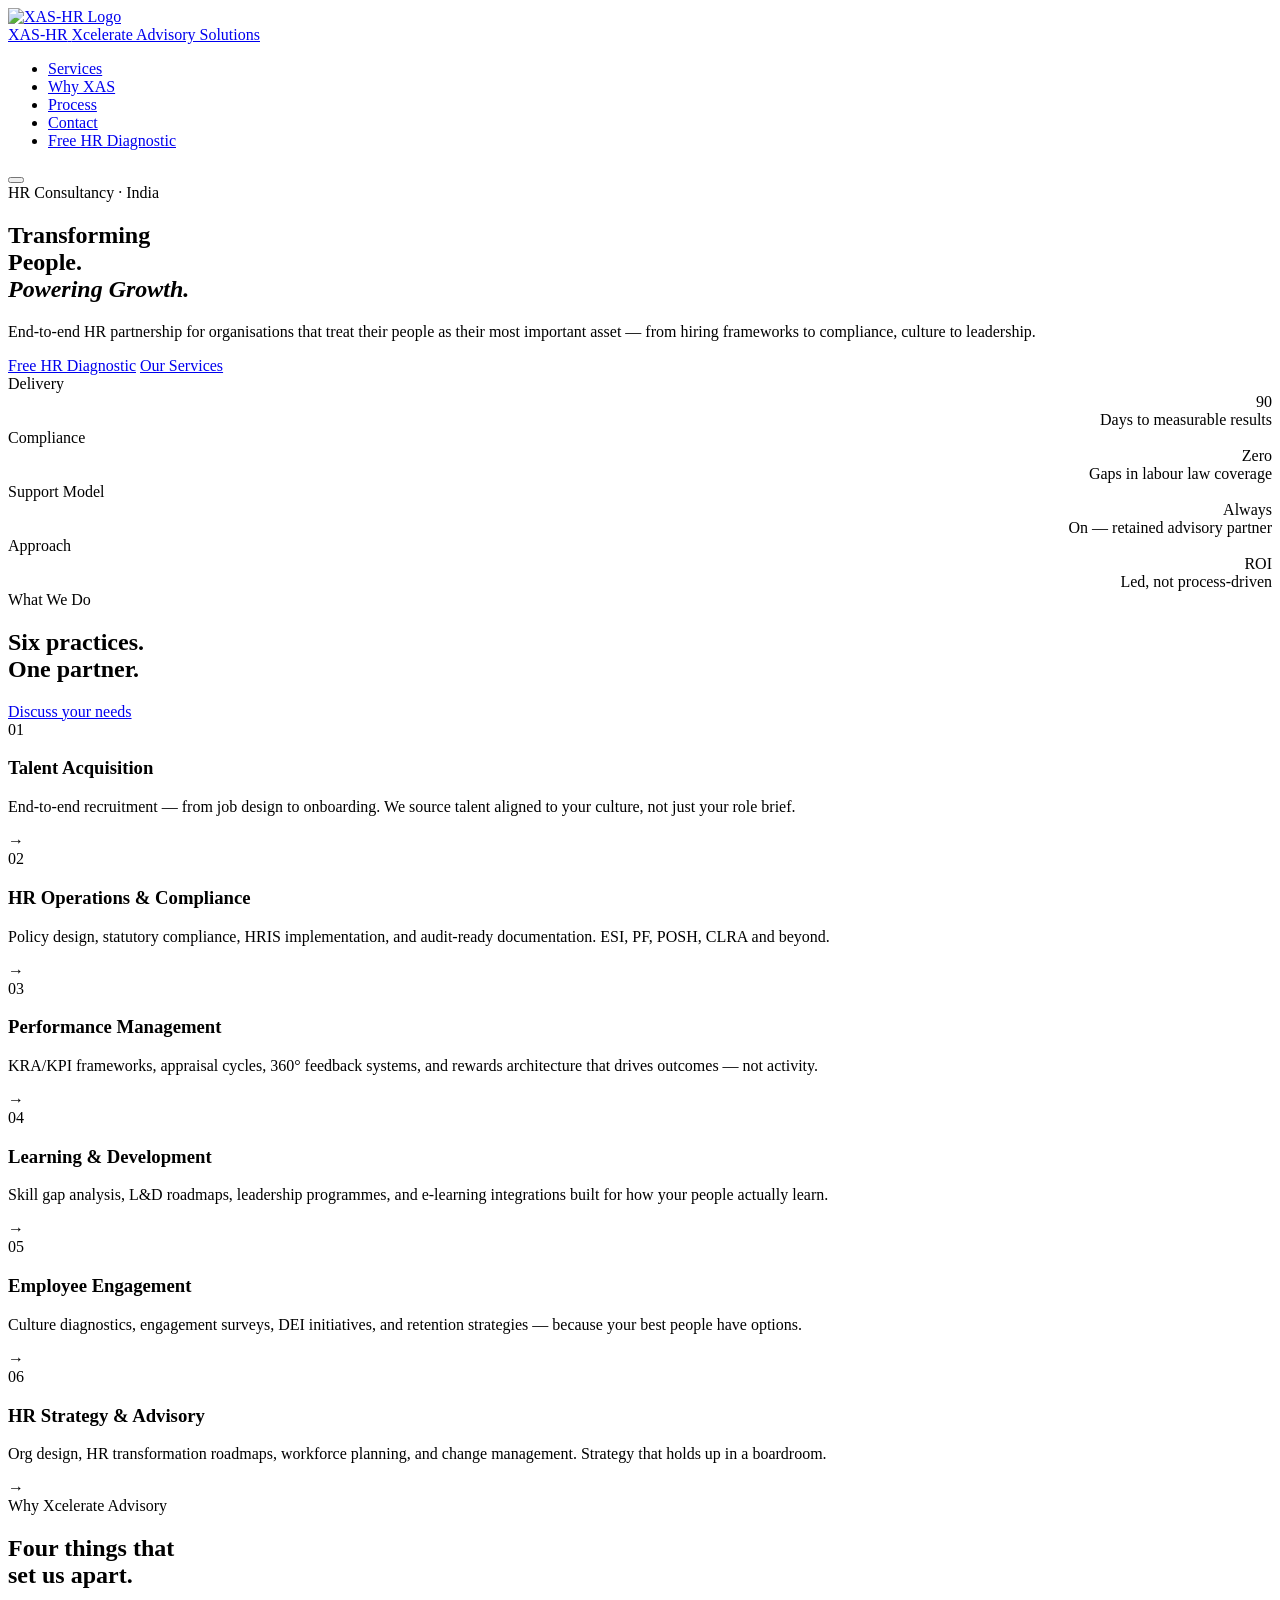
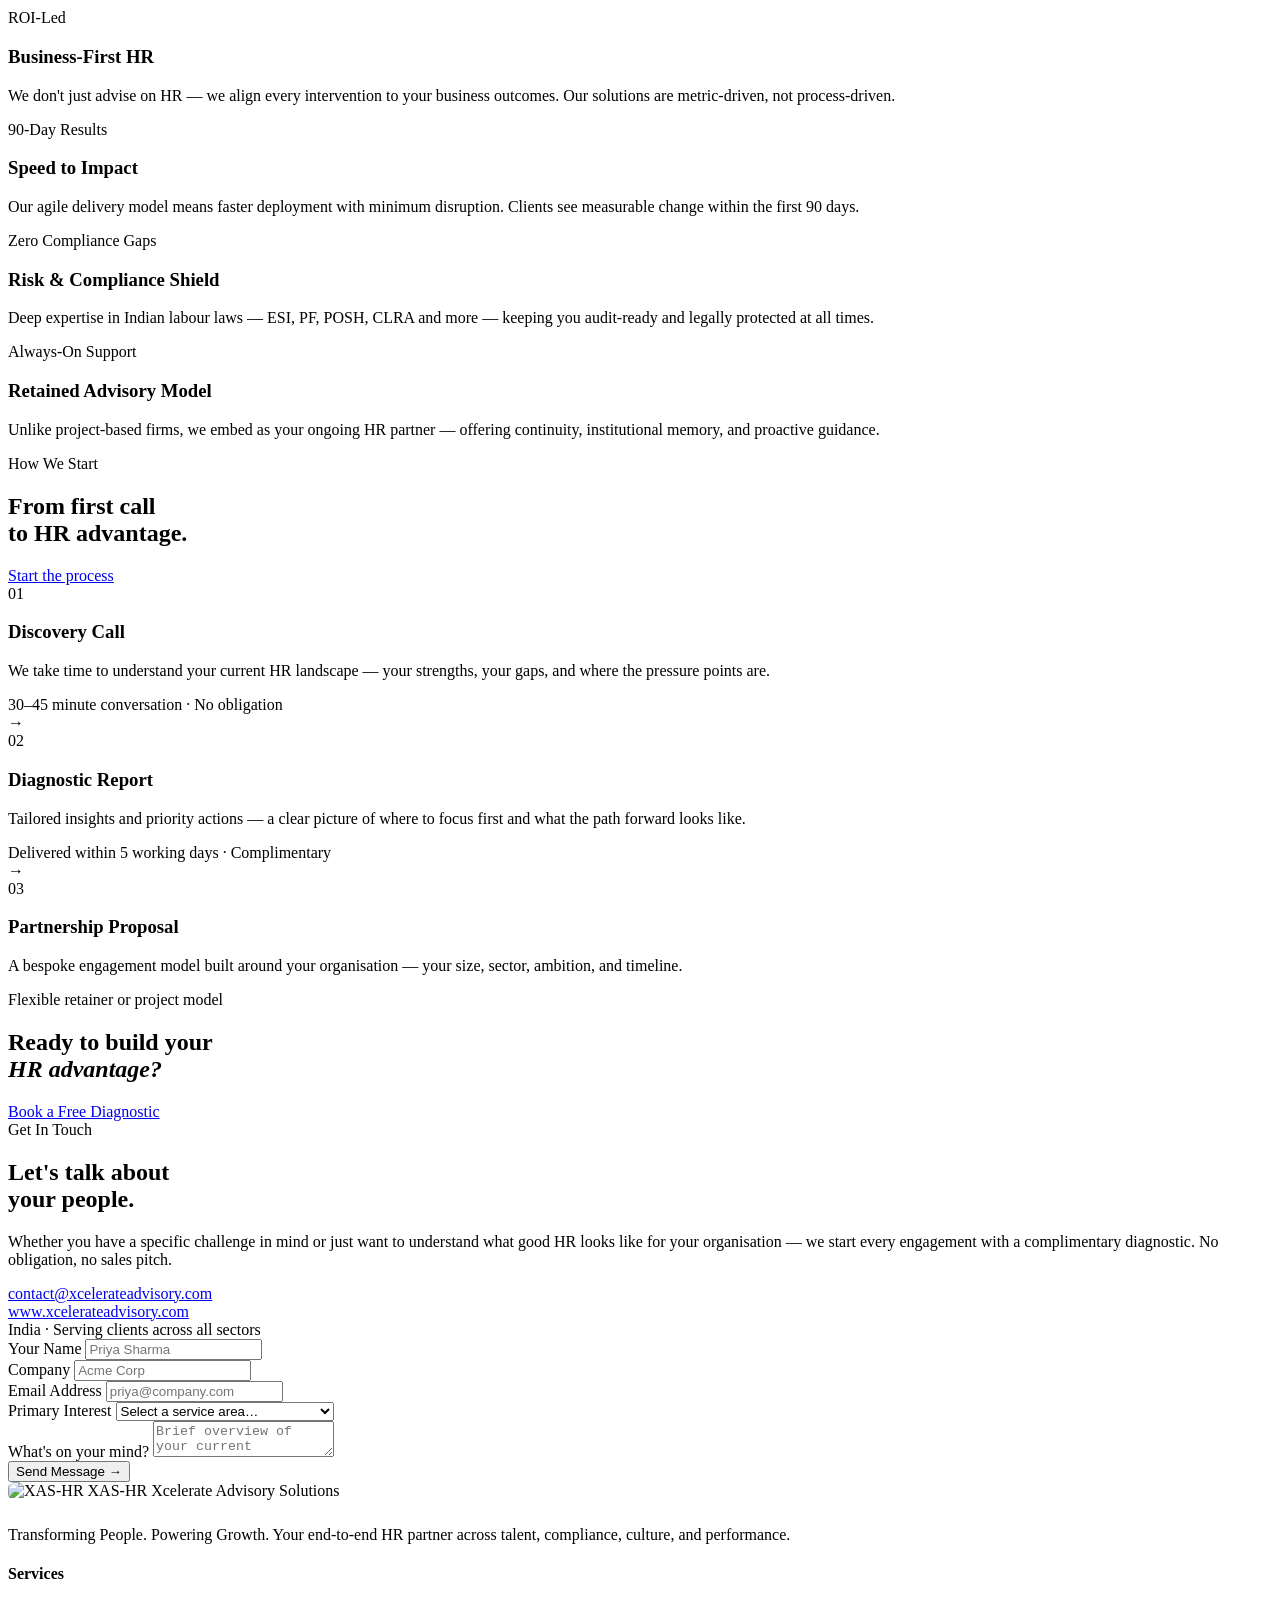
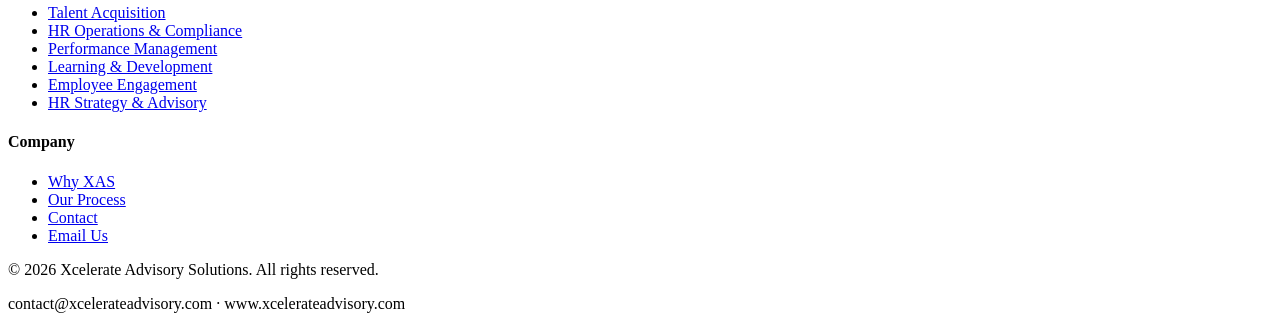
==== index.html @ afb24783 "Initial code" ====
<!DOCTYPE html>
<html lang="en">
<head>
<meta charset="UTF-8" />
<meta name="viewport" content="width=device-width, initial-scale=1.0" />
<title>Xcelerate Advisory Solutions — HR Consultancy</title>
<meta name="description" content="End-to-end HR consultancy across talent, compliance, culture and performance. Transforming People. Powering Growth." />
<link rel="preconnect" href="https://fonts.googleapis.com">
<link rel="preconnect" href="https://fonts.gstatic.com" crossorigin>
<link href="https://fonts.googleapis.com/css2?family=Playfair+Display:ital,wght@0,700;0,900;1,400&family=Inter:wght@300;400;500;600;700&display=swap" rel="stylesheet">
<link rel="stylesheet" href="css/style.css" />
</head>
<body>

<!-- NAV -->
<nav>
  <a href="#" class="nav-logo">
    <img src="images/logo.jpg" alt="XAS-HR Logo" />
    <div>
      <span class="logo-name">XAS-HR</span>
      <span class="logo-sub">Xcelerate Advisory Solutions</span>
    </div>
  </a>
  <ul class="nav-links">
    <li><a href="#services">Services</a></li>
    <li><a href="#why">Why XAS</a></li>
    <li><a href="#process">Process</a></li>
    <li><a href="#contact">Contact</a></li>
    <li><a href="#contact" class="nav-cta">Free HR Diagnostic</a></li>
  </ul>
  <button class="hamburger" aria-label="Menu">
    <span></span><span></span><span></span>
  </button>
</nav>

<!-- HERO -->
<section style="padding:0; background:var(--canvas);">
  <div class="hero">
    <div class="hero-left">
      <div class="hero-eyebrow">HR Consultancy · India</div>
      <h1 class="hero-headline">
        Transforming<br/>People.<br/><em>Powering Growth.</em>
      </h1>
      <p class="hero-sub">
        End-to-end HR partnership for organisations that treat their people as their most important asset — from hiring frameworks to compliance, culture to leadership.
      </p>
      <div class="hero-actions">
        <a href="#contact" class="btn-primary">Free HR Diagnostic</a>
        <a href="#services" class="btn-ghost">Our Services</a>
      </div>
    </div>
    <div class="hero-right">
      <div class="hero-stat-row">
        <span class="stat-label">Delivery</span>
        <div style="text-align:right">
          <div class="stat-value">90</div>
          <div class="stat-note">Days to measurable results</div>
        </div>
      </div>
      <div class="hero-stat-row">
        <span class="stat-label">Compliance</span>
        <div style="text-align:right">
          <div class="stat-value">Zero</div>
          <div class="stat-note">Gaps in labour law coverage</div>
        </div>
      </div>
      <div class="hero-stat-row">
        <span class="stat-label">Support Model</span>
        <div style="text-align:right">
          <div class="stat-value">Always</div>
          <div class="stat-note">On — retained advisory partner</div>
        </div>
      </div>
      <div class="hero-stat-row">
        <span class="stat-label">Approach</span>
        <div style="text-align:right">
          <div class="stat-value">ROI</div>
          <div class="stat-note">Led, not process-driven</div>
        </div>
      </div>
    </div>
  </div>
</section>

<!-- SERVICES -->
<section id="services">
  <div class="section-inner">
    <div class="section-header">
      <div>
        <div class="section-eyebrow">What We Do</div>
        <h2 class="section-title">Six practices.<br/>One partner.</h2>
      </div>
      <a href="#contact" class="btn-ghost">Discuss your needs</a>
    </div>
    <div class="services-grid">
      <div class="service-card">
        <div class="service-index">01</div>
        <h3 class="service-title">Talent Acquisition</h3>
        <p class="service-desc">End-to-end recruitment — from job design to onboarding. We source talent aligned to your culture, not just your role brief.</p>
        <div class="service-corner">→</div>
      </div>
      <div class="service-card">
        <div class="service-index">02</div>
        <h3 class="service-title">HR Operations & Compliance</h3>
        <p class="service-desc">Policy design, statutory compliance, HRIS implementation, and audit-ready documentation. ESI, PF, POSH, CLRA and beyond.</p>
        <div class="service-corner">→</div>
      </div>
      <div class="service-card">
        <div class="service-index">03</div>
        <h3 class="service-title">Performance Management</h3>
        <p class="service-desc">KRA/KPI frameworks, appraisal cycles, 360° feedback systems, and rewards architecture that drives outcomes — not activity.</p>
        <div class="service-corner">→</div>
      </div>
      <div class="service-card">
        <div class="service-index">04</div>
        <h3 class="service-title">Learning & Development</h3>
        <p class="service-desc">Skill gap analysis, L&D roadmaps, leadership programmes, and e-learning integrations built for how your people actually learn.</p>
        <div class="service-corner">→</div>
      </div>
      <div class="service-card">
        <div class="service-index">05</div>
        <h3 class="service-title">Employee Engagement</h3>
        <p class="service-desc">Culture diagnostics, engagement surveys, DEI initiatives, and retention strategies — because your best people have options.</p>
        <div class="service-corner">→</div>
      </div>
      <div class="service-card">
        <div class="service-index">06</div>
        <h3 class="service-title">HR Strategy & Advisory</h3>
        <p class="service-desc">Org design, HR transformation roadmaps, workforce planning, and change management. Strategy that holds up in a boardroom.</p>
        <div class="service-corner">→</div>
      </div>
    </div>
  </div>
</section>

<!-- WHY XAS -->
<section id="why">
  <div class="section-inner">
    <div class="section-header">
      <div>
        <div class="section-eyebrow">Why Xcelerate Advisory</div>
        <h2 class="section-title">Four things that<br/>set us apart.</h2>
      </div>
    </div>
    <div class="why-grid">
      <div class="why-card">
        <div class="why-tag">ROI-Led</div>
        <h3 class="why-title">Business-First HR</h3>
        <p class="why-desc">We don't just advise on HR — we align every intervention to your business outcomes. Our solutions are metric-driven, not process-driven.</p>
      </div>
      <div class="why-card">
        <div class="why-tag">90-Day Results</div>
        <h3 class="why-title">Speed to Impact</h3>
        <p class="why-desc">Our agile delivery model means faster deployment with minimum disruption. Clients see measurable change within the first 90 days.</p>
      </div>
      <div class="why-card">
        <div class="why-tag">Zero Compliance Gaps</div>
        <h3 class="why-title">Risk & Compliance Shield</h3>
        <p class="why-desc">Deep expertise in Indian labour laws — ESI, PF, POSH, CLRA and more — keeping you audit-ready and legally protected at all times.</p>
      </div>
      <div class="why-card">
        <div class="why-tag">Always-On Support</div>
        <h3 class="why-title">Retained Advisory Model</h3>
        <p class="why-desc">Unlike project-based firms, we embed as your ongoing HR partner — offering continuity, institutional memory, and proactive guidance.</p>
      </div>
    </div>
  </div>
</section>

<!-- PROCESS -->
<section id="process">
  <div class="section-inner">
    <div class="section-header">
      <div>
        <div class="section-eyebrow">How We Start</div>
        <h2 class="section-title">From first call<br/>to HR advantage.</h2>
      </div>
      <a href="#contact" class="btn-ghost">Start the process</a>
    </div>
    <div class="process-steps">
      <div class="process-step">
        <div class="process-num">01</div>
        <h3 class="process-title">Discovery Call</h3>
        <p class="process-desc">We take time to understand your current HR landscape — your strengths, your gaps, and where the pressure points are.</p>
        <div class="process-detail">30–45 minute conversation · No obligation</div>
        <div class="process-arrow">→</div>
      </div>
      <div class="process-step">
        <div class="process-num">02</div>
        <h3 class="process-title">Diagnostic Report</h3>
        <p class="process-desc">Tailored insights and priority actions — a clear picture of where to focus first and what the path forward looks like.</p>
        <div class="process-detail">Delivered within 5 working days · Complimentary</div>
        <div class="process-arrow">→</div>
      </div>
      <div class="process-step">
        <div class="process-num">03</div>
        <h3 class="process-title">Partnership Proposal</h3>
        <p class="process-desc">A bespoke engagement model built around your organisation — your size, sector, ambition, and timeline.</p>
        <div class="process-detail">Flexible retainer or project model</div>
      </div>
    </div>
  </div>
</section>

<!-- CTA BAND -->
<div class="cta-band">
  <div class="cta-band-inner">
    <h2 class="cta-headline">Ready to build your<br/><em>HR advantage?</em></h2>
    <a href="#contact" class="btn-white">Book a Free Diagnostic</a>
  </div>
</div>

<!-- CONTACT -->
<section id="contact">
  <div class="section-inner">
    <div class="section-header">
      <div>
        <div class="section-eyebrow">Get In Touch</div>
        <h2 class="section-title">Let's talk about<br/>your people.</h2>
      </div>
    </div>
    <div class="contact-grid">
      <div class="contact-left">
        <p>Whether you have a specific challenge in mind or just want to understand what good HR looks like for your organisation — we start every engagement with a complimentary diagnostic. No obligation, no sales pitch.</p>
        <div class="contact-detail">
          <div class="contact-dot"></div>
          <a href="mailto:contact@xcelerateadvisory.com">contact@xcelerateadvisory.com</a>
        </div>
        <div class="contact-detail">
          <div class="contact-dot"></div>
          <a href="http://www.xcelerateadvisory.com">www.xcelerateadvisory.com</a>
        </div>
        <div class="contact-detail">
          <div class="contact-dot"></div>
          <span>India · Serving clients across all sectors</span>
        </div>
      </div>
      <form class="contact-form" id="contact-form">
        <div class="form-row">
          <div class="form-group">
            <label for="name">Your Name</label>
            <input type="text" id="name" name="name" placeholder="Priya Sharma" required />
          </div>
          <div class="form-group">
            <label for="company">Company</label>
            <input type="text" id="company" name="company" placeholder="Acme Corp" />
          </div>
        </div>
        <div class="form-group">
          <label for="email">Email Address</label>
          <input type="email" id="email" name="email" placeholder="priya@company.com" required />
        </div>
        <div class="form-group">
          <label for="service">Primary Interest</label>
          <select id="service" name="service">
            <option value="">Select a service area…</option>
            <option>Talent Acquisition</option>
            <option>HR Operations & Compliance</option>
            <option>Performance Management</option>
            <option>Learning & Development</option>
            <option>Employee Engagement</option>
            <option>HR Strategy & Advisory</option>
            <option>Not sure yet — want a diagnostic</option>
          </select>
        </div>
        <div class="form-group">
          <label for="message">What's on your mind?</label>
          <textarea id="message" name="message" placeholder="Brief overview of your current situation or challenge…"></textarea>
        </div>
        <button type="submit" class="form-submit">Send Message →</button>
      </form>
    </div>
  </div>
</section>

<!-- FOOTER -->
<footer>
  <div class="footer-inner">
    <div class="footer-top">
      <div class="footer-brand">
        <img src="images/logo.jpg" alt="XAS-HR" style="width:40px;height:40px;border-radius:6px;margin-bottom:10px;" />
        <span class="footer-logo-name">XAS-HR</span>
        <span class="footer-logo-sub">Xcelerate Advisory Solutions</span>
        <p>Transforming People. Powering Growth. Your end-to-end HR partner across talent, compliance, culture, and performance.</p>
      </div>
      <div class="footer-links">
        <div class="footer-col">
          <h4>Services</h4>
          <ul>
            <li><a href="#services">Talent Acquisition</a></li>
            <li><a href="#services">HR Operations & Compliance</a></li>
            <li><a href="#services">Performance Management</a></li>
            <li><a href="#services">Learning & Development</a></li>
            <li><a href="#services">Employee Engagement</a></li>
            <li><a href="#services">HR Strategy & Advisory</a></li>
          </ul>
        </div>
        <div class="footer-col">
          <h4>Company</h4>
          <ul>
            <li><a href="#why">Why XAS</a></li>
            <li><a href="#process">Our Process</a></li>
            <li><a href="#contact">Contact</a></li>
            <li><a href="mailto:contact@xcelerateadvisory.com">Email Us</a></li>
          </ul>
        </div>
      </div>
    </div>
    <div class="footer-bottom">
      <p>© 2026 Xcelerate Advisory Solutions. All rights reserved.</p>
      <p>contact@xcelerateadvisory.com · www.xcelerateadvisory.com</p>
    </div>
  </div>
</footer>

<script src="js/main.js"></script>
</body>
</html>
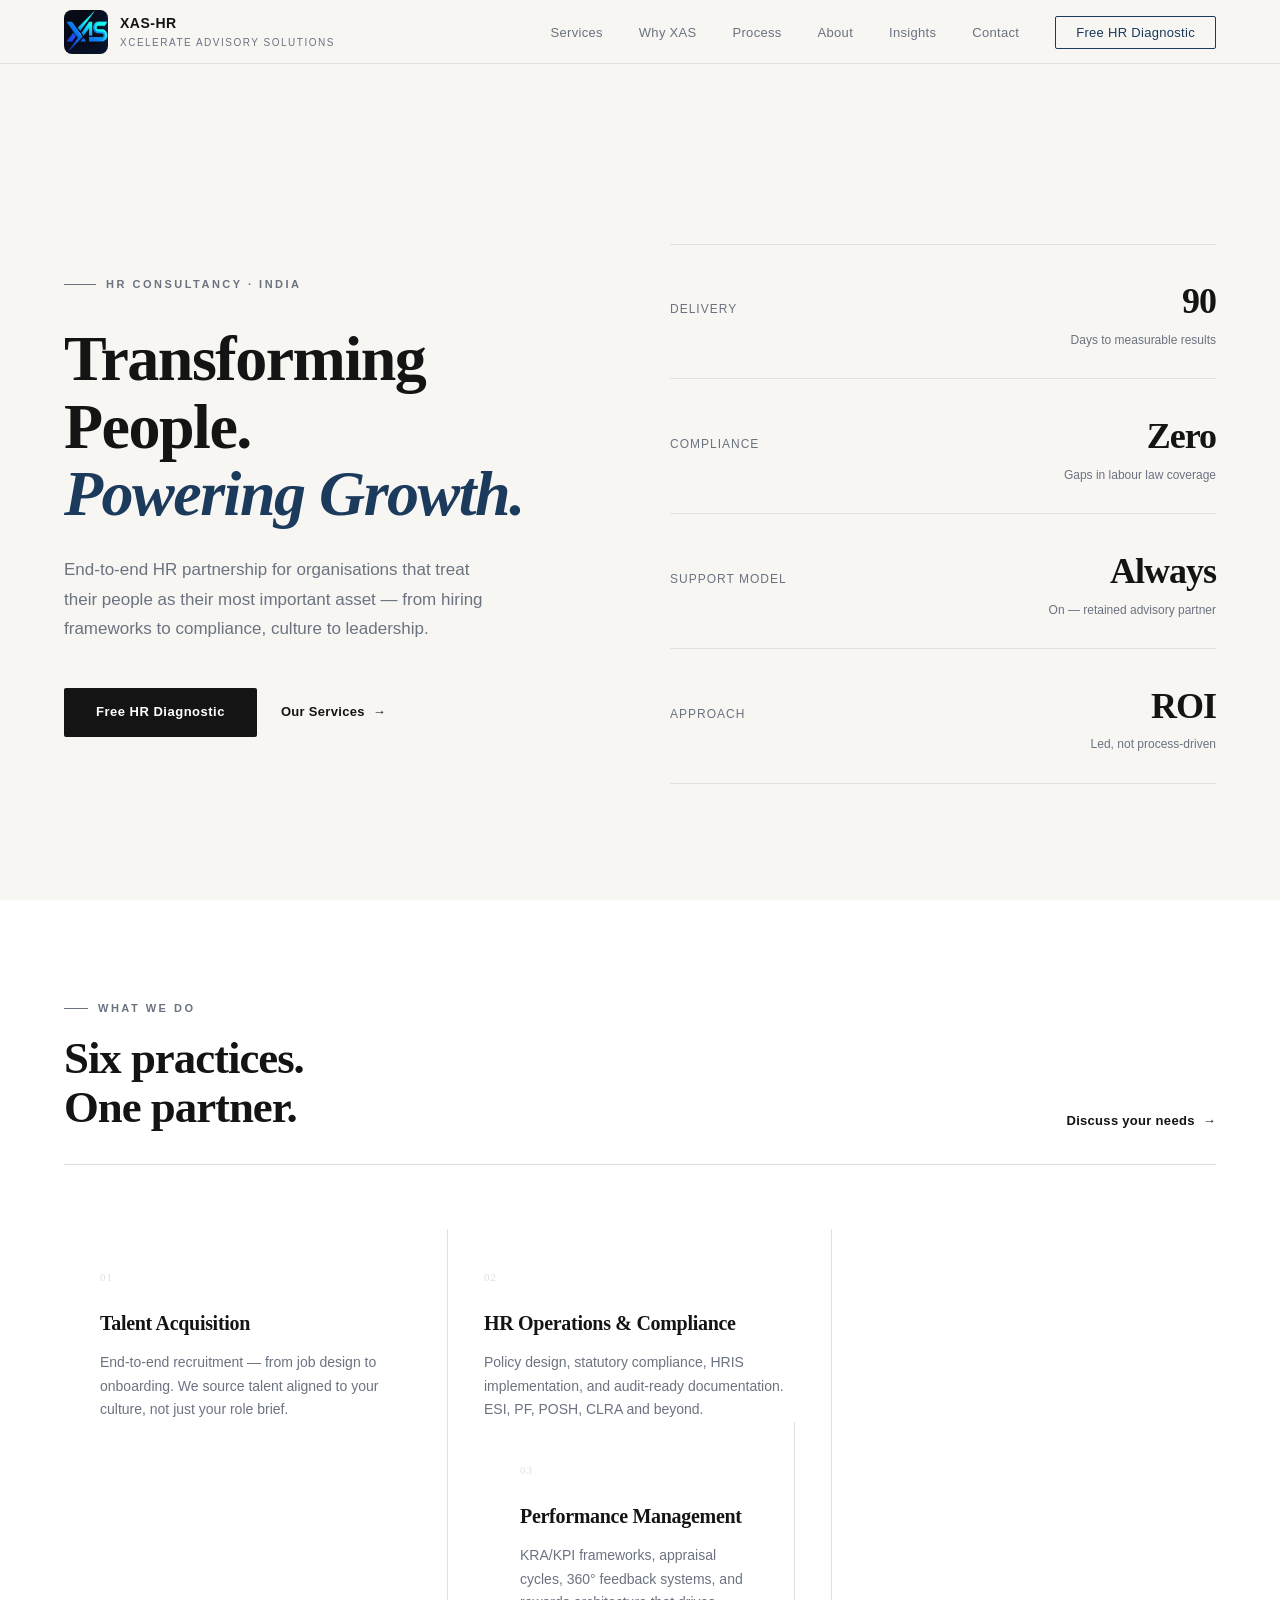
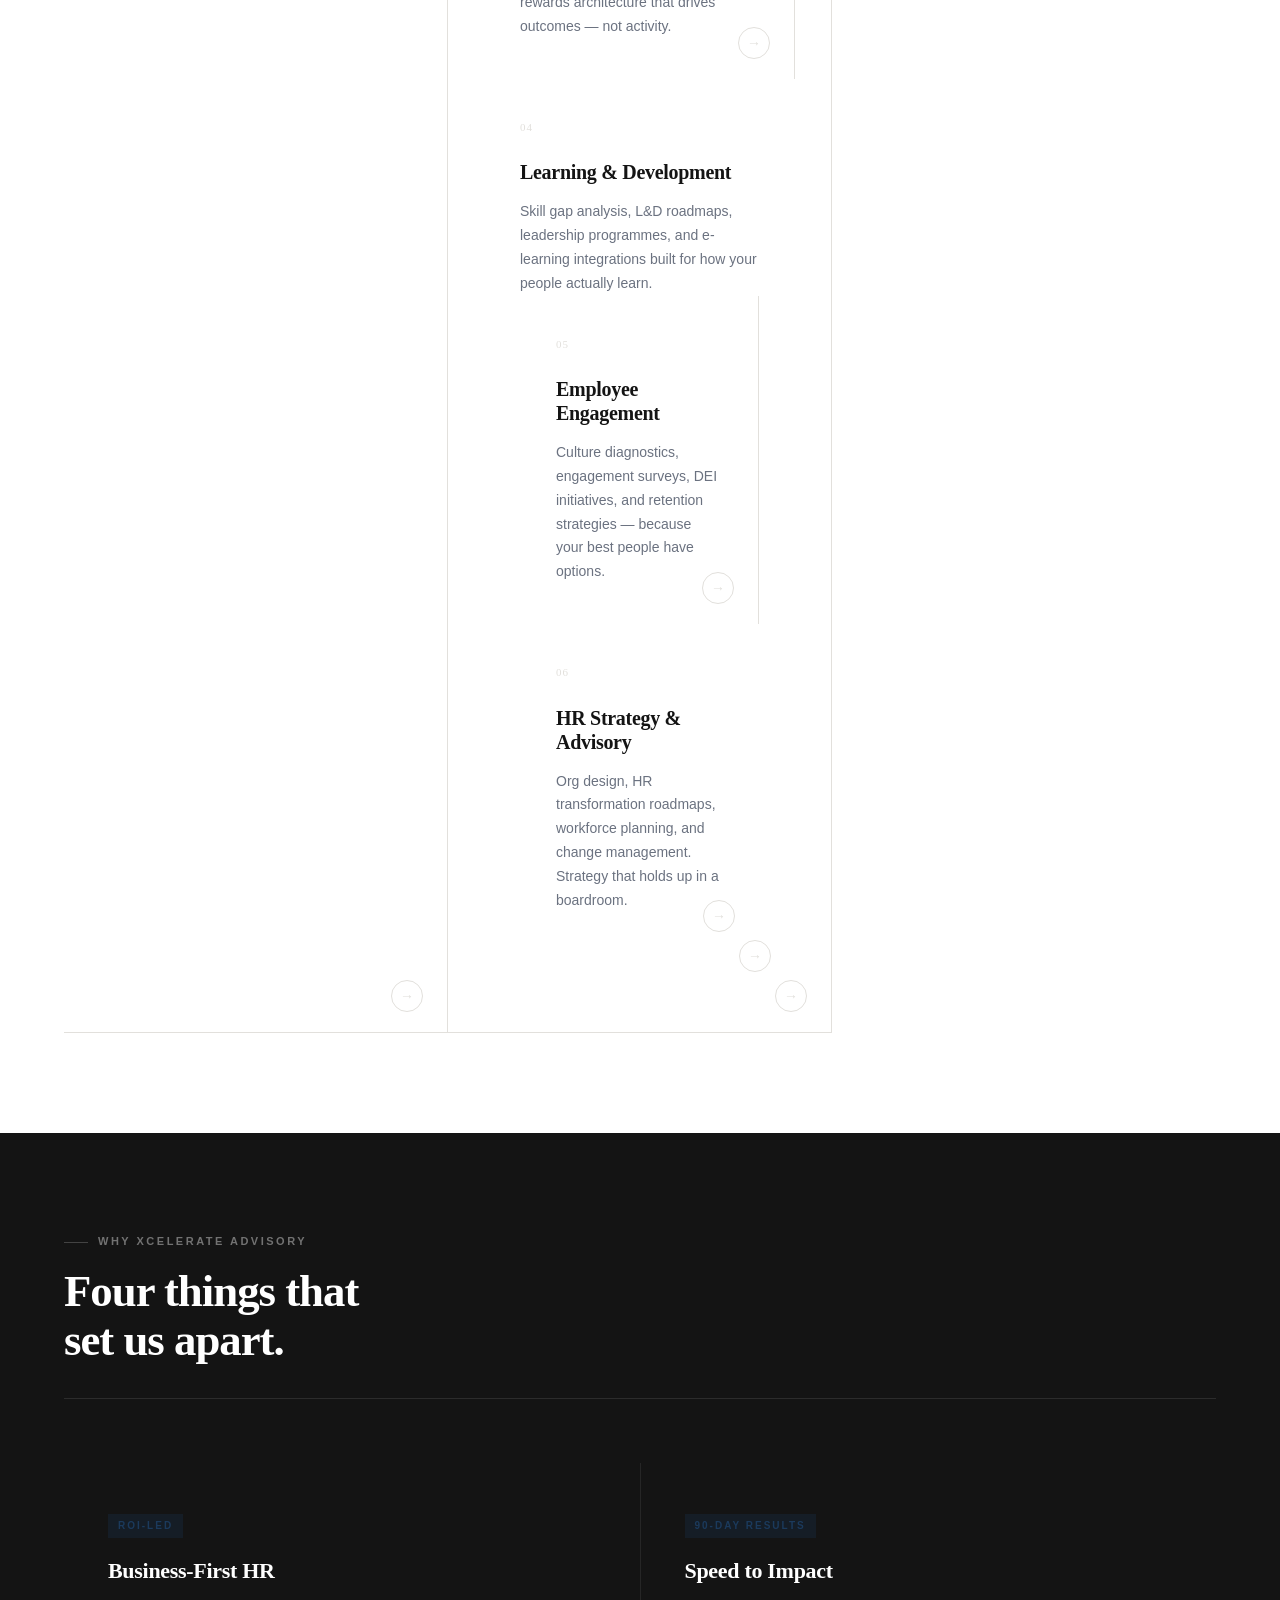
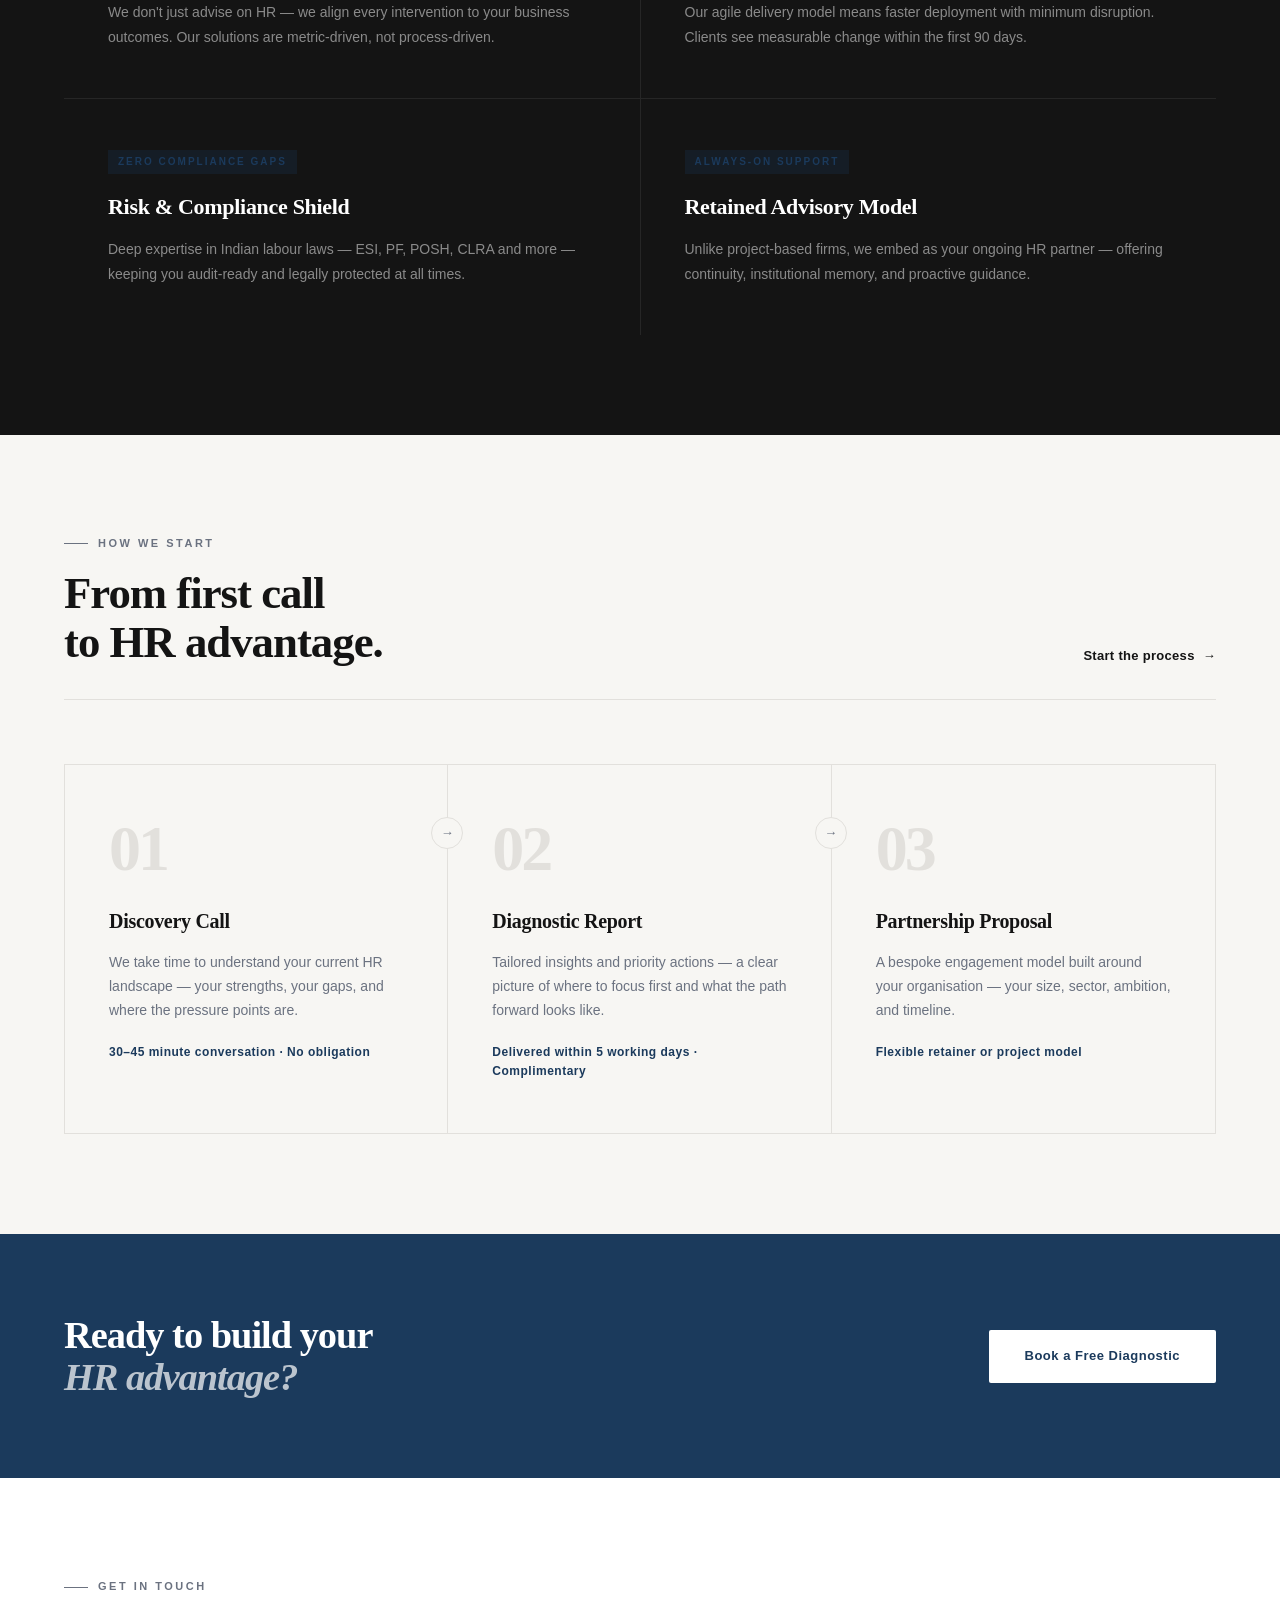
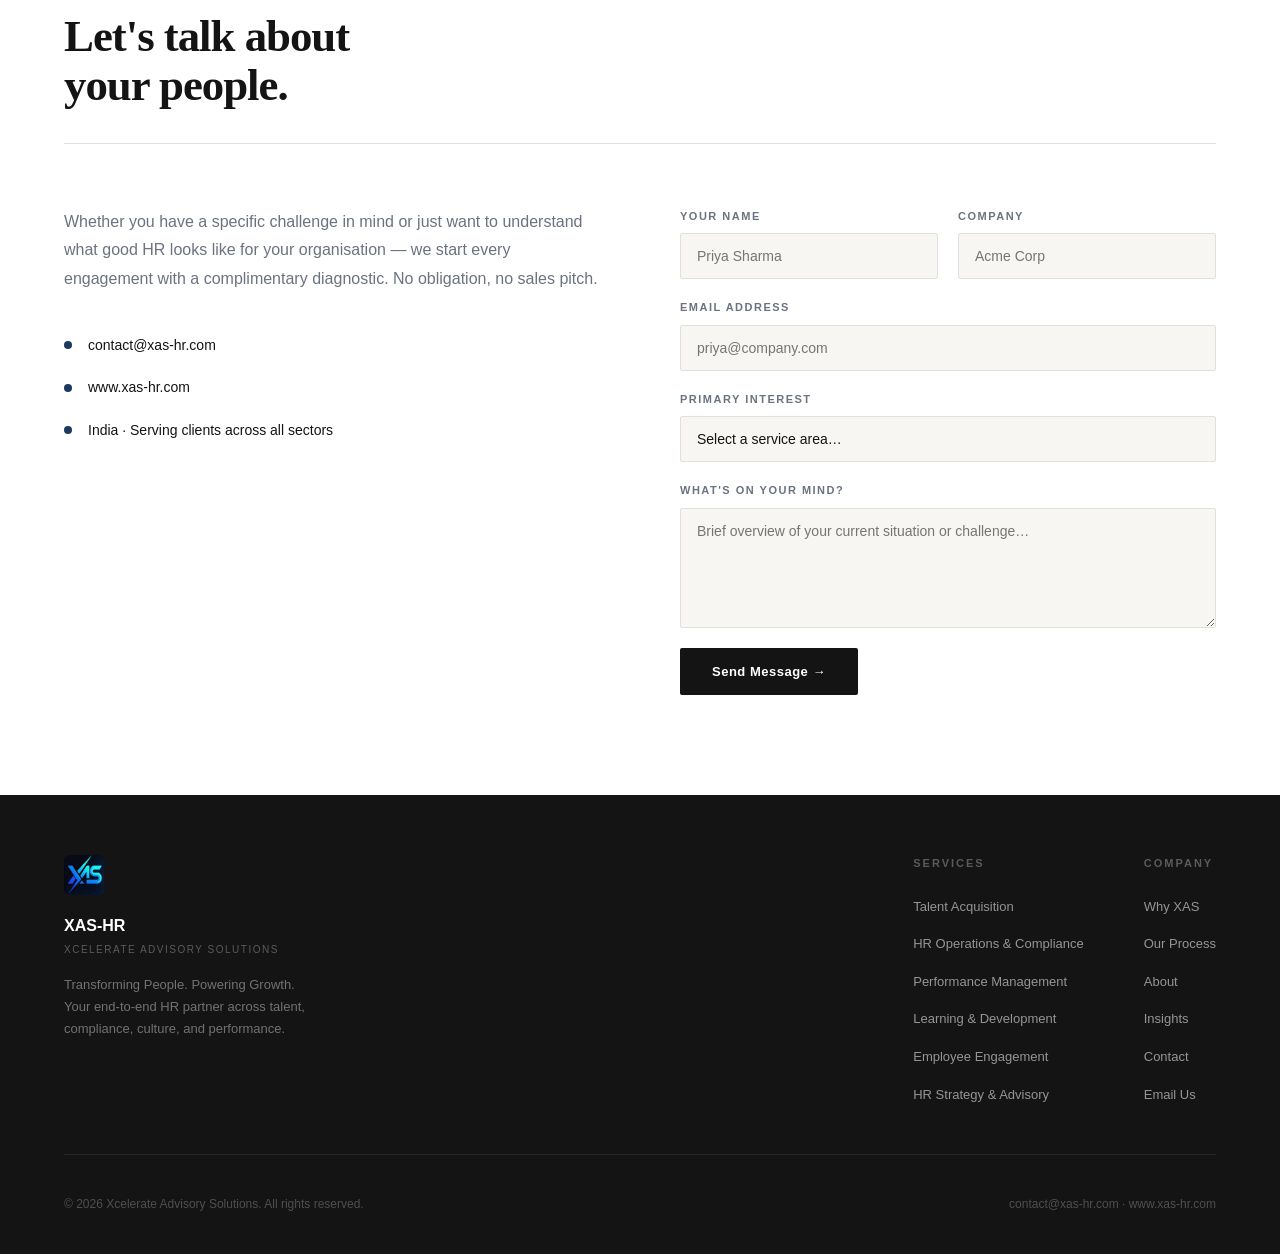
==== commit 5cc743cb: "Updates for about page, blogs and company name" ====
--- a/index.html
+++ b/index.html
@@ -25,6 +25,8 @@
     <li><a href="#services">Services</a></li>
     <li><a href="#why">Why XAS</a></li>
     <li><a href="#process">Process</a></li>
+    <li><a href="about.html">About</a></li>
+    <li><a href="blog/index.html">Insights</a></li>
     <li><a href="#contact">Contact</a></li>
     <li><a href="#contact" class="nav-cta">Free HR Diagnostic</a></li>
   </ul>
@@ -93,42 +95,42 @@
       <a href="#contact" class="btn-ghost">Discuss your needs</a>
     </div>
     <div class="services-grid">
-      <div class="service-card">
+      <a href="services/talent-acquisition.html" class="service-card" style="text-decoration:none;display:block;">
         <div class="service-index">01</div>
         <h3 class="service-title">Talent Acquisition</h3>
         <p class="service-desc">End-to-end recruitment — from job design to onboarding. We source talent aligned to your culture, not just your role brief.</p>
         <div class="service-corner">→</div>
-      </div>
+      </a>
       <div class="service-card">
         <div class="service-index">02</div>
         <h3 class="service-title">HR Operations & Compliance</h3>
         <p class="service-desc">Policy design, statutory compliance, HRIS implementation, and audit-ready documentation. ESI, PF, POSH, CLRA and beyond.</p>
         <div class="service-corner">→</div>
-      </div>
-      <div class="service-card">
+      </a>
+      <a href="services/performance-management.html" class="service-card" style="text-decoration:none;display:block;">
         <div class="service-index">03</div>
         <h3 class="service-title">Performance Management</h3>
         <p class="service-desc">KRA/KPI frameworks, appraisal cycles, 360° feedback systems, and rewards architecture that drives outcomes — not activity.</p>
         <div class="service-corner">→</div>
-      </div>
+      </a>
       <div class="service-card">
         <div class="service-index">04</div>
         <h3 class="service-title">Learning & Development</h3>
         <p class="service-desc">Skill gap analysis, L&D roadmaps, leadership programmes, and e-learning integrations built for how your people actually learn.</p>
         <div class="service-corner">→</div>
-      </div>
-      <div class="service-card">
+      </a>
+      <a href="services/employee-engagement.html" class="service-card" style="text-decoration:none;display:block;">
         <div class="service-index">05</div>
         <h3 class="service-title">Employee Engagement</h3>
         <p class="service-desc">Culture diagnostics, engagement surveys, DEI initiatives, and retention strategies — because your best people have options.</p>
         <div class="service-corner">→</div>
-      </div>
+      </a>
       <div class="service-card">
         <div class="service-index">06</div>
         <h3 class="service-title">HR Strategy & Advisory</h3>
         <p class="service-desc">Org design, HR transformation roadmaps, workforce planning, and change management. Strategy that holds up in a boardroom.</p>
         <div class="service-corner">→</div>
-      </div>
+      </a>
     </div>
   </div>
 </section>
@@ -224,11 +226,11 @@
         <p>Whether you have a specific challenge in mind or just want to understand what good HR looks like for your organisation — we start every engagement with a complimentary diagnostic. No obligation, no sales pitch.</p>
         <div class="contact-detail">
           <div class="contact-dot"></div>
-          <a href="mailto:contact@xcelerateadvisory.com">contact@xcelerateadvisory.com</a>
+          <a href="mailto:contact@xas-hr.com">contact@xas-hr.com</a>
         </div>
         <div class="contact-detail">
           <div class="contact-dot"></div>
-          <a href="http://www.xcelerateadvisory.com">www.xcelerateadvisory.com</a>
+          <a href="https://www.xas-hr.com">www.xas-hr.com</a>
         </div>
         <div class="contact-detail">
           <div class="contact-dot"></div>
@@ -300,15 +302,17 @@
           <ul>
             <li><a href="#why">Why XAS</a></li>
             <li><a href="#process">Our Process</a></li>
-            <li><a href="#contact">Contact</a></li>
-            <li><a href="mailto:contact@xcelerateadvisory.com">Email Us</a></li>
+            <li><a href="about.html">About</a></li>
+    <li><a href="blog/index.html">Insights</a></li>
+    <li><a href="#contact">Contact</a></li>
+            <li><a href="mailto:contact@xas-hr.com">Email Us</a></li>
           </ul>
         </div>
       </div>
     </div>
     <div class="footer-bottom">
       <p>© 2026 Xcelerate Advisory Solutions. All rights reserved.</p>
-      <p>contact@xcelerateadvisory.com · www.xcelerateadvisory.com</p>
+      <p>contact@xas-hr.com · www.xas-hr.com</p>
     </div>
   </div>
 </footer>
--- a/css/style.css
+++ b/css/style.css
@@ -0,0 +1,189 @@
+/* ── XAS-HR Website Styles ─────────────────────────────────────── */
+/* Edit colours here: */
+:root {
+  --ink:      #141414;
+  --canvas:   #F7F6F3;
+  --mid:      #6B7280;
+  --accent:   #1B3A5C;
+  --rule:     #E2E0DC;
+  --white:    #FFFFFF;
+}
+
+*, *::before, *::after { box-sizing: border-box; margin: 0; padding: 0; }
+html { scroll-behavior: smooth; }
+body {
+  font-family: 'Inter', sans-serif;
+  background: var(--canvas);
+  color: var(--ink);
+  font-size: 16px;
+  line-height: 1.6;
+  -webkit-font-smoothing: antialiased;
+}
+
+/* ── NAV ── */
+nav {
+  position: fixed; top: 0; left: 0; right: 0; z-index: 100;
+  background: rgba(247,246,243,0.96);
+  backdrop-filter: blur(12px);
+  border-bottom: 1px solid var(--rule);
+  padding: 0 5vw;
+  height: 64px;
+  display: flex; align-items: center; justify-content: space-between;
+}
+.nav-logo { display: flex; align-items: center; gap: 12px; text-decoration: none; }
+.nav-logo img { width: 44px; height: 44px; object-fit: cover; border-radius: 8px; }
+.logo-name { font-weight: 700; font-size: 14px; color: var(--ink); letter-spacing: 0.5px; display: block; }
+.logo-sub  { font-size: 10px; color: var(--mid); letter-spacing: 1.5px; text-transform: uppercase; display: block; }
+.nav-links { display: flex; align-items: center; gap: 36px; list-style: none; }
+.nav-links a { font-size: 13px; font-weight: 500; color: var(--mid); text-decoration: none; letter-spacing: 0.3px; transition: color 0.2s; position: relative; }
+.nav-links a:not(.nav-cta):hover { color: var(--ink); }
+.nav-links a:not(.nav-cta)::after { content:''; position:absolute; bottom:-2px; left:0; right:0; height:1px; background:var(--ink); transform:scaleX(0); transform-origin:left; transition:transform 0.2s; }
+.nav-links a:not(.nav-cta):hover::after { transform:scaleX(1); }
+.nav-cta { color: var(--accent) !important; border: 1.5px solid var(--accent); padding: 8px 20px; border-radius: 2px; transition: background 0.2s, color 0.2s !important; }
+.nav-cta:hover { background: var(--accent) !important; color: #fff !important; }
+.hamburger { display:none; flex-direction:column; gap:5px; cursor:pointer; padding:4px; background:none; border:none; }
+.hamburger span { display:block; width:22px; height:1.5px; background:var(--ink); transition:all 0.3s; }
+
+/* ── BUTTONS ── */
+.btn-primary { background:var(--ink); color:#fff; padding:14px 32px; border-radius:2px; font-size:13px; font-weight:600; letter-spacing:0.5px; text-decoration:none; border:none; cursor:pointer; transition:background 0.2s; display:inline-block; }
+.btn-primary:hover { background: var(--accent); }
+.btn-ghost { font-size:13px; font-weight:600; color:var(--ink); text-decoration:none; display:inline-flex; align-items:center; gap:8px; letter-spacing:0.3px; transition:gap 0.2s; }
+.btn-ghost:hover { gap:14px; }
+.btn-ghost::after { content:'→'; }
+.btn-white { background:#fff; color:var(--accent); padding:16px 36px; border-radius:2px; font-size:13px; font-weight:700; letter-spacing:0.5px; text-decoration:none; white-space:nowrap; transition:opacity 0.2s; display:inline-block; flex-shrink:0; }
+.btn-white:hover { opacity:0.9; }
+
+/* ── HERO ── */
+.hero { min-height:100vh; padding:64px 5vw 0; display:grid; grid-template-columns:1fr 1fr; align-items:center; gap:60px; max-width:1280px; margin:0 auto; }
+.hero-left { padding-top:40px; }
+.hero-eyebrow { display:inline-flex; align-items:center; gap:10px; font-size:11px; font-weight:600; letter-spacing:2.5px; text-transform:uppercase; color:var(--mid); margin-bottom:32px; }
+.hero-eyebrow::before { content:''; display:block; width:32px; height:1px; background:var(--mid); }
+.hero-headline { font-family:'Playfair Display',serif; font-size:clamp(42px,5vw,68px); font-weight:900; line-height:1.05; letter-spacing:-1.5px; color:var(--ink); margin-bottom:28px; }
+.hero-headline em { font-style:italic; color:var(--accent); }
+.hero-sub { font-size:17px; font-weight:300; color:var(--mid); max-width:420px; line-height:1.75; margin-bottom:44px; }
+.hero-actions { display:flex; align-items:center; gap:24px; }
+.hero-right { display:flex; flex-direction:column; gap:1px; padding-top:64px; }
+.hero-stat-row { padding:28px 0; border-bottom:1px solid var(--rule); display:flex; justify-content:space-between; align-items:baseline; }
+.hero-stat-row:first-child { border-top:1px solid var(--rule); }
+.stat-label { font-size:12px; font-weight:500; letter-spacing:1px; text-transform:uppercase; color:var(--mid); }
+.stat-value { font-family:'Playfair Display',serif; font-size:36px; font-weight:700; color:var(--ink); letter-spacing:-1px; }
+.stat-note { font-size:12px; color:var(--mid); }
+
+/* ── SECTIONS ── */
+section { padding:100px 5vw; }
+.section-inner { max-width:1280px; margin:0 auto; }
+.section-header { display:flex; align-items:flex-end; justify-content:space-between; margin-bottom:64px; padding-bottom:32px; border-bottom:1px solid var(--rule); }
+.section-eyebrow { font-size:11px; font-weight:600; letter-spacing:2.5px; text-transform:uppercase; color:var(--mid); margin-bottom:16px; display:flex; align-items:center; gap:10px; }
+.section-eyebrow::before { content:''; display:block; width:24px; height:1px; background:var(--mid); }
+.section-title { font-family:'Playfair Display',serif; font-size:clamp(32px,3.5vw,48px); font-weight:900; line-height:1.1; letter-spacing:-1px; color:var(--ink); }
+
+/* ── SERVICES ── */
+#services { background:var(--white); }
+.services-grid { display:grid; grid-template-columns:repeat(3,1fr); }
+.service-card { padding:40px 36px; border-right:1px solid var(--rule); border-bottom:1px solid var(--rule); position:relative; overflow:hidden; transition:background 0.25s; cursor:default; }
+.service-card:nth-child(3n) { border-right:none; }
+.service-card:nth-child(4),.service-card:nth-child(5),.service-card:nth-child(6) { border-bottom:none; }
+.service-card:hover { background:var(--canvas); }
+.service-index { font-family:'Playfair Display',serif; font-size:11px; font-weight:400; color:var(--rule); margin-bottom:24px; letter-spacing:1px; }
+.service-title { font-family:'Playfair Display',serif; font-size:20px; font-weight:700; color:var(--ink); line-height:1.2; margin-bottom:16px; letter-spacing:-0.3px; }
+.service-desc { font-size:14px; color:var(--mid); line-height:1.7; font-weight:300; }
+.service-corner { position:absolute; bottom:20px; right:24px; width:32px; height:32px; border:1.5px solid var(--rule); border-radius:50%; display:flex; align-items:center; justify-content:center; font-size:14px; color:var(--rule); transition:border-color 0.2s, color 0.2s; }
+.service-card:hover .service-corner { border-color:var(--accent); color:var(--accent); }
+
+/* ── WHY XAS ── */
+#why { background:var(--ink); }
+#why .section-eyebrow { color:rgba(255,255,255,0.4); }
+#why .section-eyebrow::before { background:rgba(255,255,255,0.2); }
+#why .section-title { color:#fff; }
+#why .section-header { border-bottom-color:rgba(255,255,255,0.1); }
+.why-grid { display:grid; grid-template-columns:1fr 1fr; gap:1px; background:rgba(255,255,255,0.08); }
+.why-card { background:var(--ink); padding:48px 44px; transition:background 0.2s; }
+.why-card:hover { background:#1e1e1e; }
+.why-tag { font-size:10px; font-weight:700; letter-spacing:2px; text-transform:uppercase; color:var(--accent); background:rgba(27,58,92,0.25); display:inline-block; padding:4px 10px; margin-bottom:20px; }
+.why-title { font-family:'Playfair Display',serif; font-size:22px; font-weight:700; color:#fff; line-height:1.2; margin-bottom:16px; letter-spacing:-0.3px; }
+.why-desc { font-size:14px; color:rgba(255,255,255,0.5); line-height:1.8; font-weight:300; }
+
+/* ── PROCESS ── */
+#process { background:var(--canvas); }
+.process-steps { display:grid; grid-template-columns:1fr 1fr 1fr; border:1px solid var(--rule); }
+.process-step { padding:52px 44px; border-right:1px solid var(--rule); position:relative; }
+.process-step:last-child { border-right:none; }
+.process-num { font-family:'Playfair Display',serif; font-size:64px; font-weight:900; color:var(--rule); line-height:1; margin-bottom:24px; letter-spacing:-3px; }
+.process-title { font-family:'Playfair Display',serif; font-size:20px; font-weight:700; color:var(--ink); margin-bottom:14px; letter-spacing:-0.3px; }
+.process-desc { font-size:14px; color:var(--mid); line-height:1.7; font-weight:300; margin-bottom:20px; }
+.process-detail { font-size:12px; color:var(--accent); font-weight:600; letter-spacing:0.5px; }
+.process-arrow { position:absolute; top:52px; right:-16px; width:32px; height:32px; background:var(--canvas); border:1px solid var(--rule); border-radius:50%; display:flex; align-items:center; justify-content:center; font-size:13px; color:var(--mid); z-index:1; }
+.process-step:last-child .process-arrow { display:none; }
+
+/* ── CTA BAND ── */
+.cta-band { background:var(--accent); padding:80px 5vw; }
+.cta-band-inner { max-width:1280px; margin:0 auto; display:flex; align-items:center; justify-content:space-between; gap:40px; }
+.cta-headline { font-family:'Playfair Display',serif; font-size:clamp(28px,3vw,42px); font-weight:900; color:#fff; line-height:1.1; letter-spacing:-1px; max-width:560px; }
+.cta-headline em { font-style:italic; opacity:0.7; }
+
+/* ── CONTACT ── */
+#contact { background:var(--white); }
+.contact-grid { display:grid; grid-template-columns:1fr 1fr; gap:80px; align-items:start; }
+.contact-left p { font-size:16px; color:var(--mid); line-height:1.8; font-weight:300; margin-bottom:40px; }
+.contact-detail { display:flex; align-items:center; gap:16px; margin-bottom:20px; }
+.contact-dot { width:8px; height:8px; border-radius:50%; background:var(--accent); flex-shrink:0; }
+.contact-detail a, .contact-detail span { font-size:14px; color:var(--ink); text-decoration:none; font-weight:500; transition:color 0.2s; }
+.contact-detail a:hover { color:var(--accent); }
+.contact-form { display:flex; flex-direction:column; gap:20px; }
+.form-group { display:flex; flex-direction:column; gap:8px; }
+.form-group label { font-size:11px; font-weight:600; letter-spacing:1.5px; text-transform:uppercase; color:var(--mid); }
+.form-group input,.form-group select,.form-group textarea { background:var(--canvas); border:1px solid var(--rule); border-radius:2px; padding:14px 16px; font-family:'Inter',sans-serif; font-size:14px; color:var(--ink); transition:border-color 0.2s; outline:none; appearance:none; -webkit-appearance:none; }
+.form-group input:focus,.form-group select:focus,.form-group textarea:focus { border-color:var(--accent); }
+.form-group textarea { resize:vertical; min-height:120px; }
+.form-row { display:grid; grid-template-columns:1fr 1fr; gap:20px; }
+.form-submit { background:var(--ink); color:#fff; padding:16px 32px; border-radius:2px; font-family:'Inter',sans-serif; font-size:13px; font-weight:600; letter-spacing:0.5px; border:none; cursor:pointer; transition:background 0.2s; align-self:flex-start; }
+.form-submit:hover { background:var(--accent); }
+
+/* ── FOOTER ── */
+footer { background:var(--ink); padding:60px 5vw 40px; }
+.footer-inner { max-width:1280px; margin:0 auto; }
+.footer-top { display:flex; justify-content:space-between; align-items:flex-start; padding-bottom:48px; border-bottom:1px solid rgba(255,255,255,0.08); margin-bottom:40px; }
+.footer-brand p { font-size:13px; color:rgba(255,255,255,0.4); font-weight:300; margin-top:16px; max-width:260px; line-height:1.7; }
+.footer-logo-name { font-weight:700; font-size:16px; color:#fff; margin-bottom:4px; display:block; }
+.footer-logo-sub  { font-size:10px; color:rgba(255,255,255,0.3); letter-spacing:1.5px; text-transform:uppercase; display:block; }
+.footer-links { display:flex; gap:60px; }
+.footer-col h4 { font-size:11px; font-weight:600; letter-spacing:2px; text-transform:uppercase; color:rgba(255,255,255,0.3); margin-bottom:20px; }
+.footer-col ul { list-style:none; display:flex; flex-direction:column; gap:12px; }
+.footer-col ul li a { font-size:13px; color:rgba(255,255,255,0.55); text-decoration:none; font-weight:300; transition:color 0.2s; }
+.footer-col ul li a:hover { color:#fff; }
+.footer-bottom { display:flex; justify-content:space-between; align-items:center; }
+.footer-bottom p { font-size:12px; color:rgba(255,255,255,0.25); font-weight:300; }
+
+/* ── MOBILE NAV OPEN ── */
+.nav-links.open { display:flex; flex-direction:column; position:fixed; top:64px; left:0; right:0; background:var(--canvas); border-bottom:1px solid var(--rule); padding:24px 5vw; gap:20px; z-index:99; }
+
+/* ── RESPONSIVE ── */
+@media (max-width:900px) {
+  .nav-links:not(.open) { display:none; }
+  .hamburger { display:flex; }
+  .hero { grid-template-columns:1fr; min-height:auto; padding-top:100px; padding-bottom:60px; gap:48px; }
+  .hero-right { padding-top:0; }
+  .hero-sub { max-width:100%; }
+  .services-grid { grid-template-columns:1fr 1fr; }
+  .service-card:nth-child(3n) { border-right:1px solid var(--rule); }
+  .service-card:nth-child(2n) { border-right:none; }
+  .service-card:nth-child(5),.service-card:nth-child(6) { border-bottom:none; }
+  .why-grid { grid-template-columns:1fr; }
+  .process-steps { grid-template-columns:1fr; }
+  .process-step { border-right:none; border-bottom:1px solid var(--rule); }
+  .process-step:last-child { border-bottom:none; }
+  .process-arrow { display:none; }
+  .cta-band-inner { flex-direction:column; gap:28px; }
+  .contact-grid { grid-template-columns:1fr; gap:48px; }
+  .footer-top { flex-direction:column; gap:40px; }
+  .footer-links { flex-direction:column; gap:32px; }
+  .footer-bottom { flex-direction:column; gap:12px; text-align:center; }
+  .form-row { grid-template-columns:1fr; }
+  .section-header { flex-direction:column; align-items:flex-start; gap:16px; }
+}
+@media (max-width:560px) {
+  .services-grid { grid-template-columns:1fr; }
+  .service-card { border-right:none !important; }
+  .service-card:nth-child(n) { border-bottom:1px solid var(--rule); }
+  .service-card:last-child { border-bottom:none; }
+}
